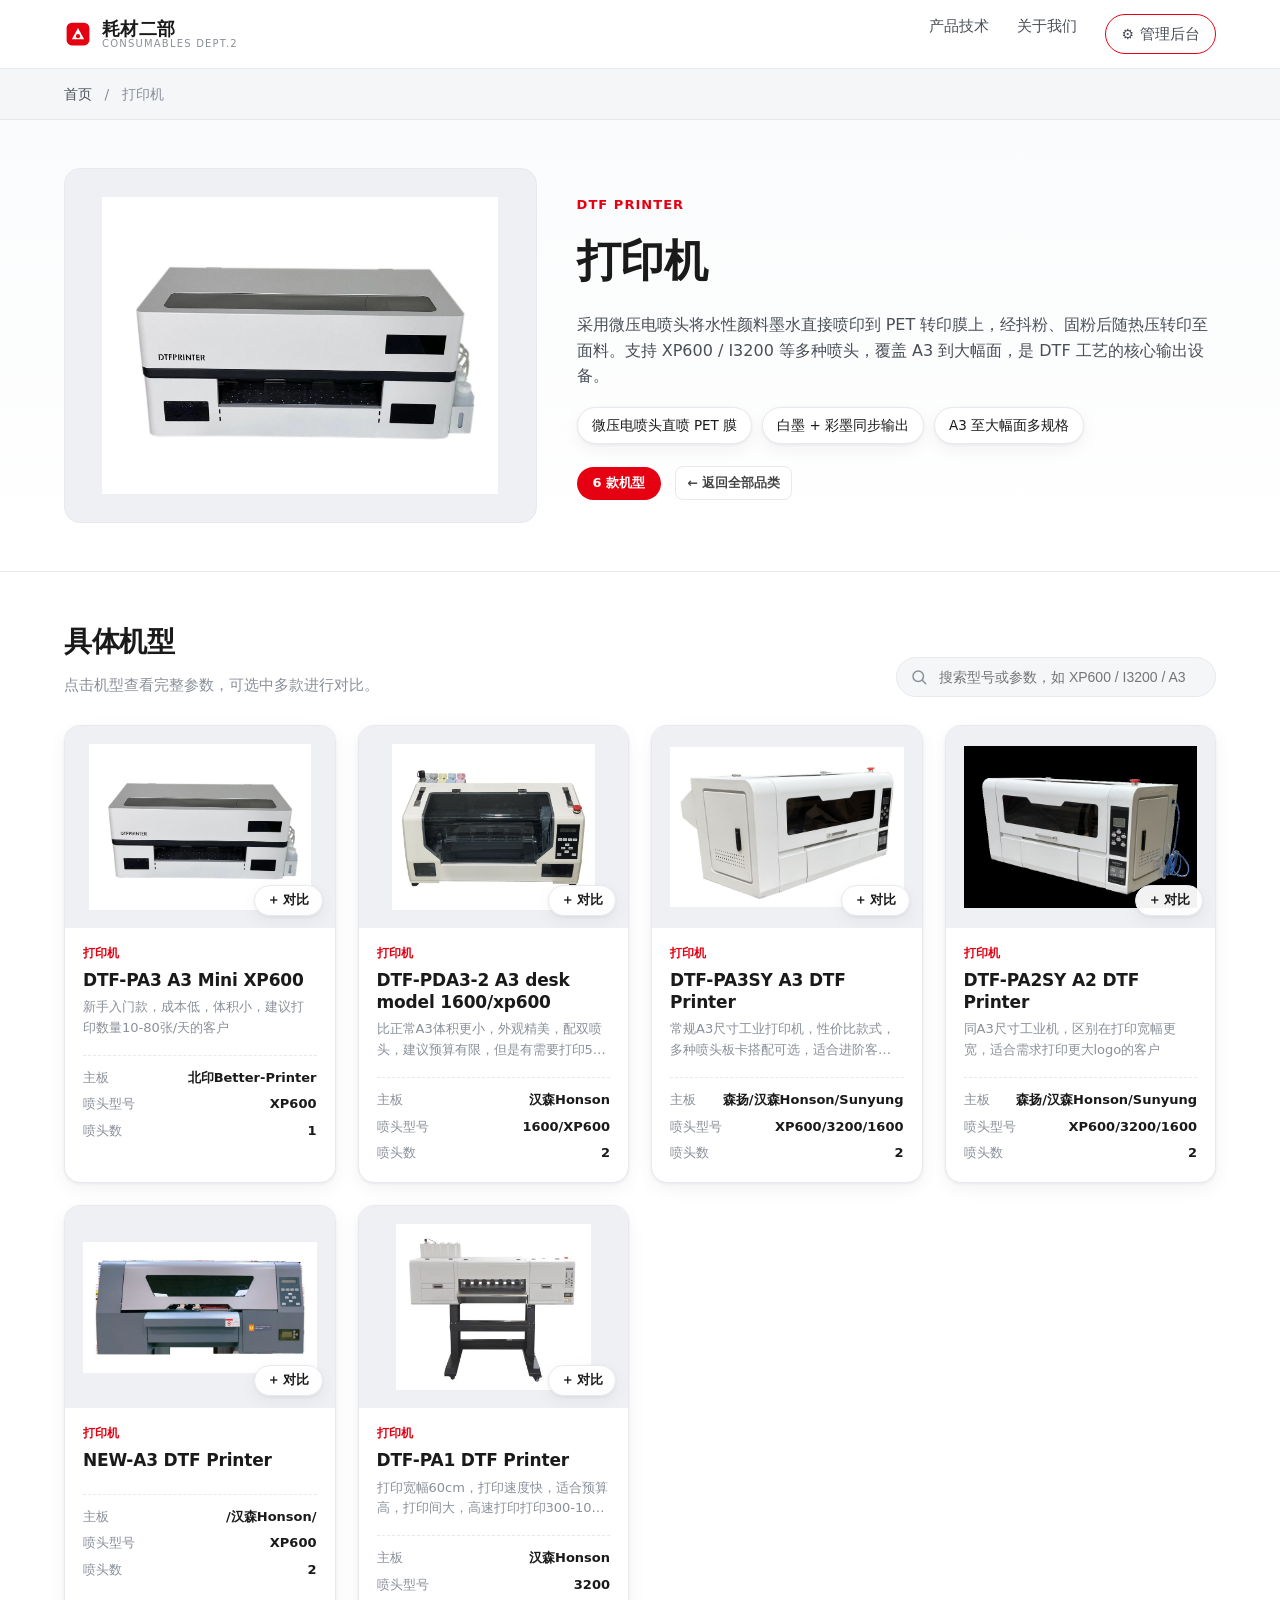
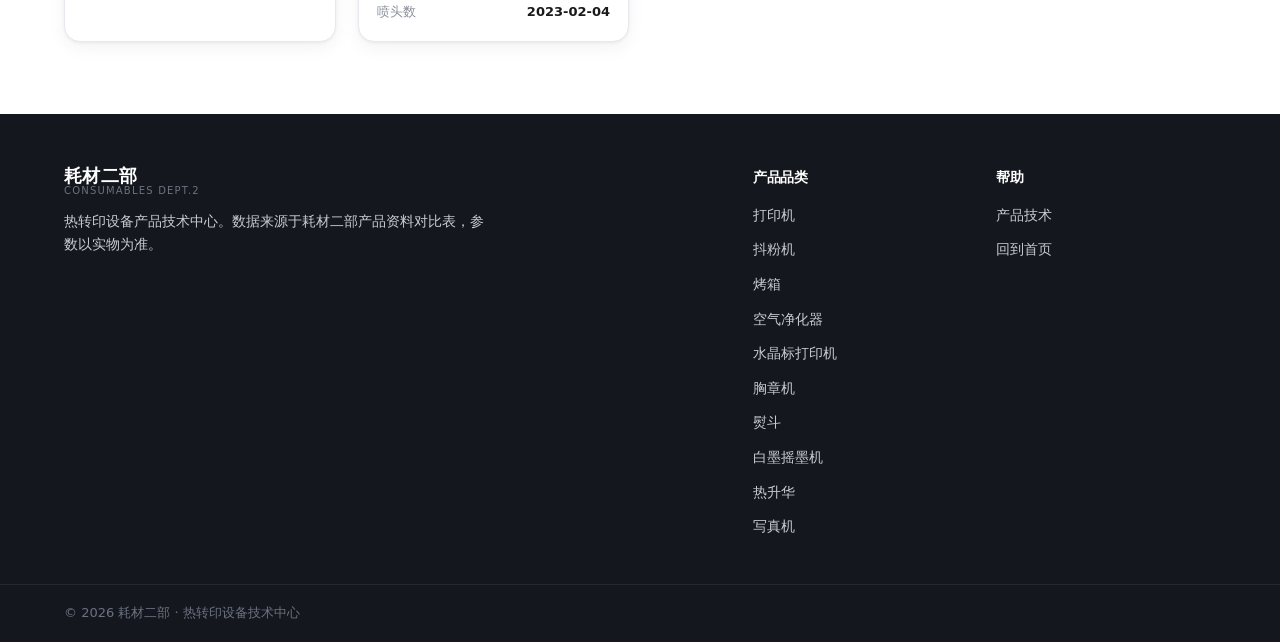
==== category.html @ 0a6e2bdc "Deploy 耗材二部官网" ====
<!DOCTYPE html>
<html lang="zh-CN">
<head>
<meta charset="UTF-8" />
<meta name="viewport" content="width=device-width, initial-scale=1.0" />
<title>机型列表 · 耗材二部官网</title>
<meta name="description" content="耗材二部官网 —— 具体机型参数列表。" />
<link rel="stylesheet" href="css/style.css" />
</head>
<body>

<!-- ===== Header ===== -->
<header class="site-header" id="siteHeader">
  <div class="container header-inner">
    <a href="index.html" class="brand" aria-label="耗材二部官网首页">
      <span class="brand-mark" aria-hidden="true">
        <svg viewBox="0 0 32 32" width="28" height="28">
          <rect x="3" y="3" width="26" height="26" rx="6" fill="#E50012"/>
          <path d="M9 22 L16 9 L23 22 Z" fill="#fff"/>
          <circle cx="16" cy="18.5" r="2.4" fill="#E50012"/>
        </svg>
      </span>
      <span class="brand-text">
        <strong>耗材二部</strong><span class="brand-en">CONSUMABLES DEPT.2</span>
      </span>
    </a>

    <nav class="top-nav" aria-label="主导航">
      <a href="index.html#tech">产品技术</a>
      <a href="index.html#footer">关于我们</a>
      <a href="admin.html" class="nav-admin">管理后台</a>
    </nav>

    <button class="menu-toggle" id="menuToggle" aria-label="菜单">
      <span></span><span></span><span></span>
    </button>
  </div>
</header>

<main id="top">

  <!-- ===== Breadcrumb ===== -->
  <div class="breadcrumb">
    <div class="container">
      <a href="index.html">首页</a>
      <span class="sep">/</span>
      <span id="crumbCat">产品技术</span>
    </div>
  </div>

  <!-- ===== Category Hero ===== -->
  <section class="cat-hero" id="catHero">
    <div class="container cat-hero-inner">
      <div class="cat-hero-visual">
        <img id="catHeroImg" src="" alt="" loading="lazy" />
      </div>
      <div class="cat-hero-copy">
        <span class="eyebrow" id="catHeroEn">CATEGORY</span>
        <h1 id="catHeroName">品类</h1>
        <p class="cat-hero-tech" id="catHeroTech"></p>
        <ul class="cat-hero-points" id="catHeroPoints"></ul>
        <div class="cat-hero-meta">
          <span class="pill" id="catHeroCount">0 款机型</span>
          <a href="index.html#tech" class="btn btn-ghost btn-sm">← 返回全部品类</a>
        </div>
      </div>
    </div>
  </section>

  <!-- ===== Models ===== -->
  <section class="models-section">
    <div class="container">
      <div class="section-head">
        <div>
          <h2 class="section-title" id="modelsTitle">具体机型</h2>
          <p class="section-sub">点击机型查看完整参数，可选中多款进行对比。</p>
        </div>
        <div class="tech-search">
          <svg class="search-ico" viewBox="0 0 24 24" width="18" height="18" aria-hidden="true"><path d="M21 21l-4.3-4.3M11 18a7 7 0 1 0 0-14 7 7 0 0 0 0 14z" fill="none" stroke="currentColor" stroke-width="2" stroke-linecap="round"/></svg>
          <input id="modelSearch" type="search" placeholder="搜索型号或参数，如 XP600 / I3200 / A3" autocomplete="off" />
        </div>
      </div>

      <div class="product-grid" id="productGrid"></div>

      <div class="empty-state" id="modelEmpty" hidden>
        <div class="empty-ico">🔍</div>
        <p>没有找到匹配的机型</p>
        <button class="btn btn-ghost" id="modelReset">清除搜索</button>
      </div>
    </div>
  </section>

  <!-- ===== Compare tray ===== -->
  <div class="compare-tray" id="compareTray" hidden>
    <div class="container compare-tray-inner">
      <div class="compare-slots" id="compareSlots"></div>
      <div class="compare-actions">
        <button class="btn btn-ghost btn-sm" id="clearCompare">清空</button>
        <button class="btn btn-primary btn-sm" id="openCompare">对比选中 (<span id="compareCount">0</span>)</button>
      </div>
    </div>
  </div>

</main>

<!-- ===== Footer ===== -->
<footer class="site-footer" id="footer">
  <div class="container footer-inner">
    <div class="footer-brand">
      <span class="brand-text"><strong>耗材二部</strong><span class="brand-en">CONSUMABLES DEPT.2</span></span>
      <p>热转印设备产品技术中心。数据来源于耗材二部产品资料对比表，参数以实物为准。</p>
    </div>
    <div class="footer-cols">
      <div>
        <h4>产品品类</h4>
        <ul id="footerCats"></ul>
      </div>
      <div>
        <h4>帮助</h4>
        <ul>
          <li><a href="index.html#tech">产品技术</a></li>
          <li><a href="index.html">回到首页</a></li>
        </ul>
      </div>
    </div>
  </div>
  <div class="footer-bottom">
    <div class="container">© <span id="year"></span> 耗材二部 · 热转印设备技术中心</div>
  </div>
</footer>

<!-- ===== Detail Modal ===== -->
<div class="modal" id="detailModal" hidden>
  <div class="modal-backdrop" data-close></div>
  <div class="modal-card modal-detail" role="dialog" aria-modal="true" aria-labelledby="detailTitle">
    <button class="modal-close" data-close aria-label="关闭">&times;</button>
    <div class="detail-body" id="detailBody"></div>
  </div>
</div>

<!-- ===== Compare Modal ===== -->
<div class="modal" id="compareModal" hidden>
  <div class="modal-backdrop" data-close></div>
  <div class="modal-card modal-compare" role="dialog" aria-modal="true" aria-labelledby="compareTitle">
    <button class="modal-close" data-close aria-label="关闭">&times;</button>
    <div class="compare-body" id="compareBody"></div>
  </div>
</div>

<script src="data/data.js"></script>
<script src="js/app.js"></script>
</body>
</html>
---- css/style.css ----
:root {
  --red: #e50012;
  --red-dark: #b8000e;
  --ink: #1a1a1a;
  --ink-2: #4a4f57;
  --muted: #8a9099;
  --line: #e7e9ee;
  --bg: #ffffff;
  --bg-soft: #f5f6f8;
  --bg-soft-2: #eef0f3;
  --radius: 16px;
  --radius-sm: 10px;
  --shadow-sm: 0 1px 3px rgba(20, 24, 33, 0.06), 0 6px 18px rgba(20, 24, 33, 0.05);
  --shadow-md: 0 8px 30px rgba(20, 24, 33, 0.1);
  --maxw: 1200px;
  --font: "Segoe UI", "PingFang SC", "Hiragino Sans GB", "Microsoft YaHei", system-ui, -apple-system, sans-serif;
}

* { box-sizing: border-box; }
html { scroll-behavior: smooth; }
body {
  margin: 0;
  font-family: var(--font);
  color: var(--ink);
  background: var(--bg);
  line-height: 1.6;
  -webkit-font-smoothing: antialiased;
}
body.no-scroll { overflow: hidden; }
img { max-width: 100%; display: block; }
a { color: inherit; text-decoration: none; }
h1, h2, h3, h4 { margin: 0; font-weight: 700; letter-spacing: -0.01em; }
.container { width: 100%; max-width: var(--maxw); margin: 0 auto; padding: 0 24px; }
.btn {
  display: inline-flex; align-items: center; justify-content: center; gap: 8px;
  padding: 12px 24px; border-radius: 999px; border: 1px solid transparent;
  font-size: 15px; font-weight: 600; cursor: pointer; transition: all 0.2s ease;
}
.btn-sm { padding: 9px 18px; font-size: 14px; }
.btn-primary { background: var(--red); color: #fff; }
.btn-primary:hover { background: var(--red-dark); transform: translateY(-1px); box-shadow: 0 8px 20px rgba(229, 0, 18, 0.25); }
.btn-ghost { background: transparent; border-color: var(--line); color: var(--ink); }
.btn-ghost:hover { border-color: var(--ink); }

/* ===== Header ===== */
.site-header {
  position: sticky; top: 0; z-index: 50;
  background: rgba(255, 255, 255, 0.85);
  backdrop-filter: saturate(180%) blur(12px);
  border-bottom: 1px solid var(--line);
}
.header-inner { display: flex; align-items: center; justify-content: space-between; height: 68px; }
.brand { display: flex; align-items: center; gap: 10px; }
.brand-mark { display: inline-flex; }
.brand-text { display: flex; flex-direction: column; line-height: 1.1; }
.brand-text strong { font-size: 18px; letter-spacing: 0.02em; }
.brand-en { font-size: 10px; color: var(--muted); letter-spacing: 0.12em; }
.top-nav { display: flex; gap: 28px; }
.top-nav a { font-size: 15px; color: var(--ink-2); font-weight: 500; transition: color 0.2s; }
.top-nav a:hover { color: var(--red); }
.nav-admin { display: inline-flex; align-items: center; gap: 6px; padding: 7px 15px; border: 1.5px solid var(--red); color: var(--red); border-radius: 999px; font-weight: 600; font-size: 14px; transition: .18s; }
.nav-admin::before { content: "⚙"; font-size: 14px; }
.nav-admin:hover { background: var(--red); color: #fff; }
.menu-toggle { display: none; flex-direction: column; gap: 5px; background: none; border: 0; cursor: pointer; padding: 8px; }
.menu-toggle span { width: 22px; height: 2px; background: var(--ink); border-radius: 2px; }

/* ===== Hero ===== */
.hero { position: relative; overflow: hidden; padding: 72px 0 64px; }
.hero-bg {
  position: absolute; inset: 0; z-index: 0;
  background: radial-gradient(1200px 500px at 80% -10%, rgba(229, 0, 18, 0.08), transparent 60%),
    linear-gradient(180deg, #fafbfc 0%, #fff 100%);
}
.hero-inner { position: relative; z-index: 1; display: grid; grid-template-columns: 1.1fr 0.9fr; gap: 48px; align-items: center; }
.eyebrow { display: inline-block; font-size: 13px; font-weight: 600; color: var(--red); letter-spacing: 0.08em; text-transform: uppercase; margin-bottom: 14px; }
.hero h1 { font-size: clamp(34px, 5vw, 56px); line-height: 1.08; }
.hero h1 .hl { color: var(--red); }
.hero-sub { margin: 20px 0 28px; font-size: 17px; color: var(--ink-2); max-width: 520px; }
.hero-cta { display: flex; gap: 14px; flex-wrap: wrap; }
.hero-stats { list-style: none; display: flex; gap: 36px; margin: 36px 0 0; padding: 0; }
.hero-stats li { display: flex; flex-direction: column; }
.hero-stats b { font-size: 30px; color: var(--ink); line-height: 1; }
.hero-stats span { font-size: 13px; color: var(--muted); margin-top: 6px; }
.hero-visual { display: flex; justify-content: center; }
.hero-card {
  position: relative; width: 100%; max-width: 360px; aspect-ratio: 4/3; border-radius: 20px;
  background: #fff; box-shadow: var(--shadow-md); overflow: hidden; border: 1px solid var(--line);
}
.hero-card img { width: 100%; height: 100%; object-fit: cover; }
.hero-card-tag {
  position: absolute; left: 16px; bottom: 16px; background: var(--red); color: #fff;
  padding: 6px 14px; border-radius: 999px; font-size: 13px; font-weight: 600;
}

/* ===== Section head ===== */
.section-head { display: flex; align-items: flex-end; justify-content: space-between; gap: 24px; margin-bottom: 28px; flex-wrap: wrap; }
.section-title { font-size: 28px; }
.section-sub { margin: 8px 0 0; color: var(--muted); font-size: 15px; }

/* ===== Tech search (home) ===== */
.tech-search { position: relative; display: flex; align-items: center; }
.tech-search .search-ico { position: absolute; left: 14px; color: var(--muted); }
.tech-search input {
  width: 320px; max-width: 60vw; padding: 11px 16px 11px 42px; border: 1px solid var(--line);
  border-radius: 999px; font-size: 14px; background: var(--bg-soft); outline: none; transition: border-color 0.2s, box-shadow 0.2s;
}
.tech-search input:focus { border-color: var(--red); box-shadow: 0 0 0 3px rgba(229, 0, 18, 0.1); background: #fff; }

/* ===== Category grid (home) ===== */
.tech-section { padding: 56px 0 72px; }
.cat-grid { display: grid; grid-template-columns: repeat(auto-fill, minmax(300px, 1fr)); gap: 24px; }
.cat-card {
  display: flex; flex-direction: column; background: #fff; border: 1px solid var(--line);
  border-radius: var(--radius); overflow: hidden; box-shadow: var(--shadow-sm); transition: transform 0.25s ease, box-shadow 0.25s ease, border-color 0.25s;
}
.cat-card:hover { transform: translateY(-4px); box-shadow: var(--shadow-md); border-color: #d9dce2; }
.cat-card-media { position: relative; aspect-ratio: 16/10; background: var(--bg-soft-2); overflow: hidden; }
.cat-card-media img { width: 100%; height: 100%; object-fit: contain; padding: 18px; transition: transform 0.4s ease; }
.cat-card:hover .cat-card-media img { transform: scale(1.04); }
.cat-card-noimg { display: flex; align-items: center; justify-content: center; height: 100%; color: var(--muted); font-weight: 600; }
.cat-card-count {
  position: absolute; right: 12px; top: 12px; background: rgba(26, 26, 26, 0.82); color: #fff;
  padding: 4px 12px; border-radius: 999px; font-size: 12px; font-weight: 600;
}
.cat-card-body { padding: 20px 20px 22px; display: flex; flex-direction: column; flex: 1; }
.cat-card-title { display: flex; align-items: baseline; gap: 8px; font-size: 20px; font-weight: 700; }
.cat-card-en { font-size: 12px; color: var(--muted); font-weight: 500; letter-spacing: 0.04em; }
.cat-card-tech { margin: 10px 0 14px; font-size: 14px; color: var(--ink-2); flex: 1; }
.cat-card-points { list-style: none; margin: 0 0 16px; padding: 0; display: flex; flex-wrap: wrap; gap: 8px; }
.cat-card-points li { font-size: 12.5px; color: var(--ink-2); background: var(--bg-soft); border: 1px solid var(--line); padding: 4px 10px; border-radius: 999px; }
.cat-card-link { color: var(--red); font-weight: 600; font-size: 14px; }

/* ===== Breadcrumb ===== */
.breadcrumb { background: var(--bg-soft); border-bottom: 1px solid var(--line); padding: 14px 0; font-size: 14px; color: var(--muted); }
.breadcrumb a { color: var(--ink-2); }
.breadcrumb a:hover { color: var(--red); }
.breadcrumb .sep { margin: 0 8px; }

/* ===== Category hero ===== */
.cat-hero { padding: 48px 0; background: linear-gradient(180deg, #fafbfc, #fff); border-bottom: 1px solid var(--line); }
.cat-hero-inner { display: grid; grid-template-columns: 0.85fr 1.15fr; gap: 40px; align-items: center; }
.cat-hero-visual { background: var(--bg-soft-2); border-radius: var(--radius); aspect-ratio: 4/3; display: flex; align-items: center; justify-content: center; overflow: hidden; border: 1px solid var(--line); }
.cat-hero-visual img { width: 100%; height: 100%; object-fit: contain; padding: 28px; }
.cat-hero-copy .eyebrow { margin-bottom: 10px; }
.cat-hero-copy h1 { font-size: clamp(30px, 4vw, 44px); }
.cat-hero-tech { margin: 16px 0 18px; font-size: 16px; color: var(--ink-2); }
.cat-hero-points { list-style: none; margin: 0 0 22px; padding: 0; display: flex; flex-wrap: wrap; gap: 10px; }
.cat-hero-points li { font-size: 13.5px; font-weight: 500; color: var(--ink); background: #fff; border: 1px solid var(--line); padding: 7px 14px; border-radius: 999px; box-shadow: var(--shadow-sm); }
.cat-hero-meta { display: flex; align-items: center; gap: 14px; flex-wrap: wrap; }
.pill { background: var(--red); color: #fff; padding: 6px 16px; border-radius: 999px; font-size: 13px; font-weight: 600; }

/* ===== Models section ===== */
.models-section { padding: 48px 0 72px; }
.product-grid { display: grid; grid-template-columns: repeat(auto-fill, minmax(260px, 1fr)); gap: 22px; }
.card {
  background: #fff; border: 1px solid var(--line); border-radius: var(--radius); overflow: hidden;
  box-shadow: var(--shadow-sm); cursor: pointer; transition: transform 0.25s ease, box-shadow 0.25s ease, border-color 0.25s; display: flex; flex-direction: column;
}
.card:hover { transform: translateY(-4px); box-shadow: var(--shadow-md); border-color: #d9dce2; }
.card-media { position: relative; aspect-ratio: 4/3; background: var(--bg-soft-2); display: flex; align-items: center; justify-content: center; overflow: hidden; }
.card-media img { width: 100%; height: 100%; object-fit: contain; padding: 18px; transition: transform 0.4s ease; }
.card:hover .card-media img { transform: scale(1.05); }
.card-noimg { color: var(--muted); font-weight: 600; }
.card-compare {
  position: absolute; right: 12px; bottom: 12px; background: rgba(255, 255, 255, 0.95); border: 1px solid var(--line);
  color: var(--ink); padding: 6px 12px; border-radius: 999px; font-size: 12.5px; font-weight: 600; cursor: pointer; transition: all 0.2s; box-shadow: var(--shadow-sm);
}
.card-compare:hover { border-color: var(--red); color: var(--red); }
.card-compare.on { background: var(--red); color: #fff; border-color: var(--red); }
.card-body { padding: 16px 18px 18px; display: flex; flex-direction: column; gap: 6px; flex: 1; }
.card-cat { font-size: 12px; color: var(--red); font-weight: 600; letter-spacing: 0.02em; }
.card-model { font-size: 17px; line-height: 1.3; }
.card-feat { font-size: 13px; color: var(--muted); margin: 0; display: -webkit-box; -webkit-line-clamp: 2; -webkit-box-orient: vertical; overflow: hidden; }
.card-specs { margin-top: 10px; display: flex; flex-direction: column; gap: 6px; border-top: 1px dashed var(--line); padding-top: 12px; }
.card-specs .spec { display: flex; justify-content: space-between; gap: 10px; font-size: 13px; }
.card-specs .spec span { color: var(--muted); }
.card-specs .spec b { color: var(--ink); font-weight: 600; text-align: right; }

/* ===== Empty state ===== */
.empty-state { text-align: center; padding: 60px 0; color: var(--muted); }
.empty-ico { font-size: 40px; margin-bottom: 12px; }
.empty-state p { margin: 0 0 16px; }

/* ===== Compare tray ===== */
.compare-tray { position: fixed; left: 0; right: 0; bottom: 0; z-index: 60; background: #fff; border-top: 1px solid var(--line); box-shadow: 0 -8px 30px rgba(20, 24, 33, 0.12); }
.compare-tray-inner { display: flex; align-items: center; justify-content: space-between; gap: 16px; padding: 14px 24px; }
.compare-slots { display: flex; gap: 12px; flex: 1; overflow-x: auto; }
.slot { position: relative; display: flex; align-items: center; gap: 8px; background: var(--bg-soft); border: 1px solid var(--line); border-radius: var(--radius-sm); padding: 8px 28px 8px 10px; font-size: 13px; font-weight: 600; white-space: nowrap; }
.slot img { width: 34px; height: 34px; object-fit: contain; border-radius: 6px; background: #fff; }
.slot-x { position: absolute; right: 6px; top: 4px; border: 0; background: none; cursor: pointer; font-size: 16px; color: var(--muted); line-height: 1; }
.slot-x:hover { color: var(--red); }
.compare-actions { display: flex; gap: 10px; flex-shrink: 0; }

/* ===== Modal ===== */
.modal { position: fixed; inset: 0; z-index: 100; display: flex; align-items: center; justify-content: center; padding: 24px; }
.modal[hidden] { display: none; }
.modal-backdrop { position: absolute; inset: 0; background: rgba(20, 24, 33, 0.5); backdrop-filter: blur(2px); }
.modal-card { position: relative; background: #fff; border-radius: var(--radius); box-shadow: var(--shadow-md); max-width: 920px; width: 100%; max-height: 88vh; overflow: auto; animation: pop 0.25s ease; }
@keyframes pop { from { transform: translateY(12px) scale(0.98); opacity: 0; } to { transform: none; opacity: 1; } }
.modal-close { position: absolute; right: 14px; top: 12px; z-index: 2; width: 36px; height: 36px; border: 0; border-radius: 50%; background: var(--bg-soft); color: var(--ink-2); font-size: 22px; cursor: pointer; line-height: 1; transition: background 0.2s; }
.modal-close:hover { background: var(--line); }

/* detail */
.modal-detail .detail-body { display: grid; grid-template-columns: 1fr 1fr; gap: 0; }
.detail-media { background: var(--bg-soft-2); display: flex; align-items: center; justify-content: center; padding: 36px; }
.detail-media img { max-height: 420px; object-fit: contain; }
.detail-noimg { color: var(--muted); font-weight: 600; }
.detail-info { padding: 32px 34px; }
.detail-cat { font-size: 13px; color: var(--red); font-weight: 600; }
.detail-info h2 { font-size: 26px; margin: 8px 0 16px; }
.detail-feature { font-size: 14px; color: var(--ink-2); margin-bottom: 20px; }
.detail-feature p { margin: 0 0 6px; }
.detail-h { font-size: 15px; margin-bottom: 10px; }
.detail-table { width: 100%; border-collapse: collapse; font-size: 14px; }
.detail-table th, .detail-table td { text-align: left; padding: 10px 12px; border-bottom: 1px solid var(--line); vertical-align: top; }
.detail-table th { color: var(--muted); font-weight: 500; width: 42%; white-space: pre-line; }
.detail-table td { color: var(--ink); font-weight: 500; white-space: pre-line; }

/* compare */
.modal-compare .compare-body { padding: 30px 28px; }
.compare-body h2 { font-size: 22px; margin-bottom: 18px; }
.compare-scroll { overflow-x: auto; }
.compare-table { width: 100%; border-collapse: collapse; font-size: 13.5px; min-width: 480px; }
.compare-table th, .compare-table td { padding: 12px 14px; border-bottom: 1px solid var(--line); text-align: left; vertical-align: top; white-space: pre-line; }
.compare-table thead th { background: var(--bg-soft); position: sticky; top: 0; }
.compare-table thead th:first-child { width: 38%; color: var(--muted); font-weight: 500; }
.compare-table thead th:not(:first-child) { text-align: center; }
.compare-table thead th img { width: 48px; height: 48px; object-fit: contain; margin: 0 auto 6px; background: #fff; border-radius: 8px; padding: 4px; }
.compare-table thead th span { display: block; font-size: 14px; font-weight: 700; color: var(--ink); }
.compare-table thead th small { display: block; color: var(--red); font-weight: 600; font-size: 11px; }
.compare-table tbody th { color: var(--muted); font-weight: 500; width: 38%; }
.compare-table tbody td { text-align: center; color: var(--ink); font-weight: 500; }
.compare-table tbody td.na, .compare-table .na { color: var(--muted); }

/* ===== Footer ===== */
.site-footer { background: #14171d; color: #c7ccd4; padding: 52px 0 0; margin-top: 0; }
.footer-inner { display: grid; grid-template-columns: 1.4fr 1fr; gap: 40px; padding-bottom: 36px; }
.footer-brand .brand-text strong { color: #fff; font-size: 18px; }
.footer-brand .brand-en { color: #6b7280; }
.footer-brand p { margin: 14px 0 0; font-size: 14px; max-width: 420px; }
.footer-cols { display: grid; grid-template-columns: 1fr 1fr; gap: 24px; }
.footer-cols h4 { color: #fff; font-size: 14px; margin-bottom: 14px; }
.footer-cols ul { list-style: none; margin: 0; padding: 0; }
.footer-cols li { margin-bottom: 9px; }
.footer-cols a { font-size: 14px; color: #c7ccd4; transition: color 0.2s; }
.footer-cols a:hover { color: #fff; }
.footer-bottom { border-top: 1px solid rgba(255, 255, 255, 0.08); padding: 18px 0; font-size: 13px; color: #6b7280; }

/* ===== Responsive ===== */
@media (max-width: 900px) {
  .hero-inner { grid-template-columns: 1fr; gap: 32px; }
  .hero-visual { order: -1; }
  .cat-hero-inner { grid-template-columns: 1fr; gap: 24px; }
  .modal-detail .detail-body { grid-template-columns: 1fr; }
  .footer-inner { grid-template-columns: 1fr; }
}
@media (max-width: 720px) {
  .top-nav { display: none; position: absolute; top: 68px; left: 0; right: 0; flex-direction: column; background: #fff; border-bottom: 1px solid var(--line); padding: 12px 24px; gap: 4px; }
  body.nav-open .top-nav { display: flex; }
  .top-nav a { padding: 10px 0; }
  .menu-toggle { display: flex; }
  .section-head { align-items: stretch; }
  .tech-search input { width: 100%; max-width: none; }
  .hero-stats { gap: 24px; }
  .compare-tray-inner { flex-direction: column; align-items: stretch; }
  .compare-actions { justify-content: space-between; }
}

/* ===================== ADMIN ===================== */
.admin-body { background: #f4f5f7; color: #1a1a1a; }
.login-overlay { position: fixed; inset: 0; background: linear-gradient(135deg,#0a0a0a,#1f1f1f); display: flex; align-items: center; justify-content: center; z-index: 999; }
.login-overlay[hidden] { display: none; }
.login-card { background: #fff; border-radius: 18px; padding: 40px 34px; width: 340px; max-width: 90vw; text-align: center; box-shadow: 0 30px 80px rgba(0,0,0,.35); }
.login-card .brand-mark { display: inline-block; background: var(--red); color:#fff; font-weight:800; padding: 4px 12px; border-radius: 8px; letter-spacing:1px; }
.login-card h2 { margin: 18px 0 4px; font-size: 22px; }
.login-sub { color: #777; font-size: 13px; margin: 0 0 18px; }
.login-card input { width: 100%; padding: 12px 14px; border: 1px solid var(--line); border-radius: 10px; font-size: 15px; margin-bottom: 14px; box-sizing: border-box; }
.login-hint { color: #999; font-size: 12px; margin: 12px 0 0; }
.login-hint code { background:#f0f0f0; padding:1px 6px; border-radius:5px; }
.login-err { color: var(--red); font-size: 13px; min-height: 16px; margin: 6px 0 0; }

.admin-app { min-height: 100vh; display: flex; flex-direction: column; }
.admin-app[hidden] { display: none; }
.admin-header { display: flex; align-items: center; justify-content: space-between; padding: 14px 28px; background: #fff; border-bottom: 1px solid var(--line); position: sticky; top: 0; z-index: 50; }
.admin-header .brand { display: flex; align-items: baseline; gap: 10px; }
.admin-header .brand-mark { background: var(--red); color: #fff; font-weight: 800; padding: 3px 10px; border-radius: 7px; font-size: 15px; }
.admin-header .brand-sub { color: #888; font-size: 13px; }
.admin-actions { display: flex; gap: 10px; flex-wrap: wrap; }

.admin-tabs { display: flex; gap: 4px; padding: 0 28px; background: #fff; border-bottom: 1px solid var(--line); }
.admin-tab { border: none; background: none; padding: 14px 18px; font-size: 15px; color: #666; cursor: pointer; border-bottom: 2px solid transparent; font-weight: 600; }
.admin-tab.active { color: var(--red); border-bottom-color: var(--red); }

.admin-main { padding: 24px 28px; flex: 1; }
.admin-panel { animation: fade .25s ease; }
@keyframes fade { from { opacity: 0; transform: translateY(6px);} to {opacity:1; transform:none;} }

.panel-toolbar { display: flex; gap: 12px; align-items: center; margin-bottom: 16px; flex-wrap: wrap; }
.admin-search, .admin-select { padding: 10px 14px; border: 1px solid var(--line); border-radius: 10px; font-size: 14px; background:#fff; }
.admin-search { flex: 1; min-width: 200px; }
.count-badge { margin-left: auto; color: #888; font-size: 13px; }

.table-wrap { background: #fff; border: 1px solid var(--line); border-radius: 14px; overflow: hidden; }
.admin-table { width: 100%; border-collapse: collapse; font-size: 14px; }
.admin-table th { text-align: left; padding: 13px 16px; background: #fafafa; color: #666; font-weight: 600; border-bottom: 1px solid var(--line); }
.admin-table td { padding: 12px 16px; border-bottom: 1px solid #f0f0f0; vertical-align: middle; }
.admin-table tr:last-child td { border-bottom: none; }
.row-img { width: 54px; height: 54px; object-fit: contain; border-radius: 8px; background: #f6f6f6; }
.row-noimg { color: #bbb; font-size: 12px; }
.col-img { width: 70px; }
.col-ops { width: 130px; white-space: nowrap; }
.col-feature { max-width: 320px; color: #555; }
.empty-cell { text-align: center; color: #aaa; padding: 30px; }

.cat-edit-list { display: grid; grid-template-columns: repeat(auto-fill, minmax(280px,1fr)); gap: 16px; }
.cat-edit-card { background: #fff; border: 1px solid var(--line); border-radius: 14px; padding: 16px; display: flex; gap: 14px; align-items: center; }
.cat-edit-imgbox { width: 64px; height: 64px; flex: none; display:flex; align-items:center; justify-content:center; background:#f6f6f6; border-radius:10px; overflow:hidden; }
.cat-edit-img { width: 100%; height: 100%; object-fit: contain; }
.cat-edit-body { flex: 1; min-width: 0; }
.cat-edit-body h4 { margin: 0 0 4px; font-size: 15px; }
.cat-edit-body small { color:#aaa; font-weight:400; }
.cat-edit-tech { margin: 0 0 4px; color: #666; font-size: 12.5px; display:-webkit-box; -webkit-line-clamp:2; -webkit-box-orient:vertical; overflow:hidden; }
.cat-edit-count { margin: 0; color: var(--red); font-size: 12px; font-weight: 600; }
.cat-edit-ops { display: flex; flex-direction: column; gap: 8px; }

.settings-card { background:#fff; border:1px solid var(--line); border-radius:14px; padding: 24px; max-width: 560px; }
.settings-card h3 { margin: 22px 0 10px; font-size: 16px; }
.settings-card h3:first-child { margin-top: 0; }
.settings-note { color:#999; font-size: 12.5px; margin: 0 0 14px; }
.settings-note code { background:#f0f0f0; padding:1px 5px; border-radius:4px; }
.form-row { display: flex; flex-direction: column; gap: 6px; margin-bottom: 14px; }
.form-row label { font-size: 13px; color: #555; font-weight: 600; display:flex; align-items:center; gap:8px; }
.form-row input, .form-row textarea, .form-row select { padding: 10px 12px; border: 1px solid var(--line); border-radius: 9px; font-size: 14px; font-family: inherit; box-sizing: border-box; }
.form-row textarea { resize: vertical; }
.settings-msg { font-size: 13px; margin: 8px 0 0; min-height: 16px; }
.settings-msg.ok { color: #1a9e4b; }
.settings-msg.err { color: var(--red); }

.btn { border: 1px solid transparent; border-radius: 10px; padding: 9px 16px; font-size: 14px; font-weight: 600; cursor: pointer; font-family: inherit; transition: .18s; text-decoration: none; display: inline-flex; align-items: center; gap: 6px; }
.btn-sm { padding: 6px 11px; font-size: 12.5px; border-radius: 8px; }
.btn-block { width: 100%; justify-content: center; padding: 12px; }
.btn-primary { background: var(--red); color: #fff; }
.btn-primary:hover { background: var(--red-dark); }
.btn-ghost { background: #fff; border-color: var(--line); color: #444; }
.btn-ghost:hover { border-color: #ccc; }
.btn-danger { background: #fff; border-color: #f3c2c2; color: #d23b3b; }
.btn-danger:hover { background: #fff0f0; }
.btn:disabled { opacity: .5; cursor: not-allowed; }

.admin-form { display: flex; flex-direction: column; gap: 4px; }
.form-grid { display: grid; grid-template-columns: 1fr 1fr; gap: 0 16px; }
.spec-rows { display: flex; flex-direction: column; gap: 8px; margin-top: 6px; }
.spec-row { display: grid; grid-template-columns: 1fr 1fr auto; gap: 8px; align-items: center; }
.spec-row input { padding: 9px 11px; border: 1px solid var(--line); border-radius: 8px; font-size: 13.5px; }
.empty-spec { color:#aaa; font-size:13px; margin:4px 0; }
.img-upload { display: flex; gap: 16px; align-items: center; flex-wrap: wrap; }
.img-preview { width: 96px; height: 96px; object-fit: contain; border: 1px dashed var(--line); border-radius: 10px; background: #fafafa; display: none; }
.img-upload-ctrl { display: flex; flex-direction: column; gap: 8px; }
.hint { color: #aaa; font-size: 12px; margin: 2px 0 0; }

.modal { position: fixed; inset: 0; background: rgba(0,0,0,.5); display: flex; align-items: center; justify-content: center; z-index: 200; padding: 20px; }
.modal-box { background: #fff; border-radius: 16px; padding: 28px; width: 520px; max-width: 100%; max-height: 90vh; overflow: auto; position: relative; animation: fade .2s ease; }
.modal-lg { width: 640px; }
.modal-box h3 { margin: 0 0 18px; font-size: 18px; }
.modal-close { position: absolute; top: 14px; right: 16px; border: none; background: none; font-size: 26px; line-height: 1; color: #aaa; cursor: pointer; }
.modal-close:hover { color: #333; }
.form-actions { display: flex; justify-content: flex-end; gap: 10px; margin-top: 18px; }
.publish-status { font-size: 13px; margin: 10px 0; min-height: 16px; }
.publish-status.ok { color: #1a9e4b; }
.publish-status.err { color: var(--red); }

.admin-toast { position: fixed; bottom: 26px; left: 50%; transform: translateX(-50%); background: #1a1a1a; color: #fff; padding: 12px 22px; border-radius: 10px; font-size: 14px; z-index: 300; box-shadow: 0 10px 30px rgba(0,0,0,.3); }

@media (max-width: 720px) {
  .form-grid { grid-template-columns: 1fr; }
  .admin-header, .admin-tabs, .admin-main { padding-left: 16px; padding-right: 16px; }
  .col-feature { display: none; }
  .modal-box { padding: 20px; }
}
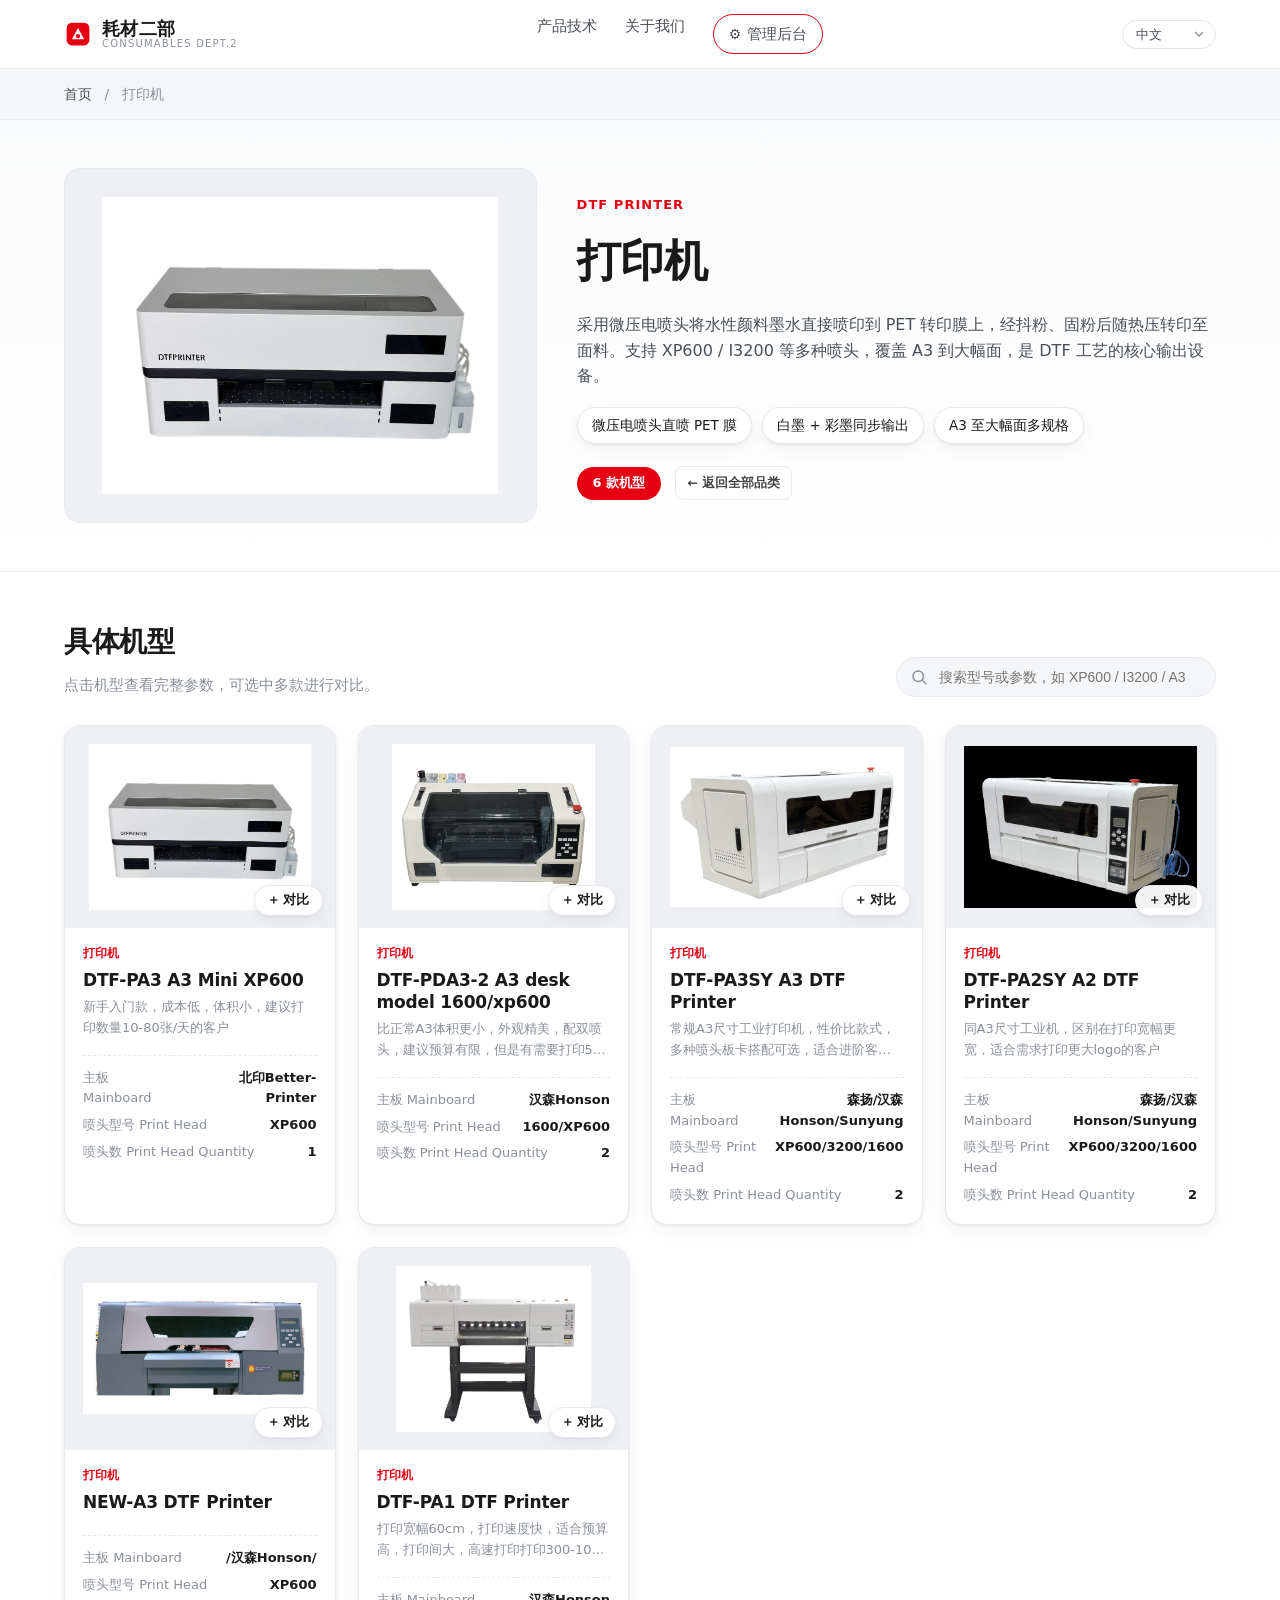
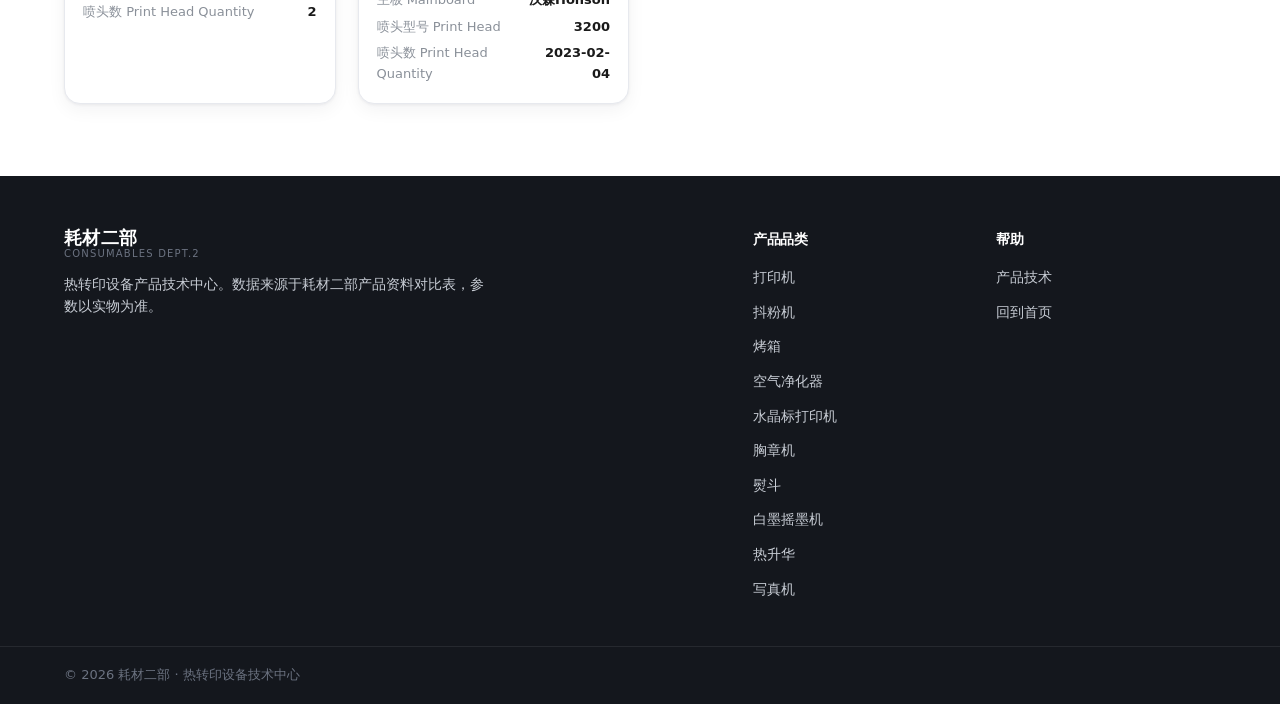
==== commit 1a83660b: "feat: 增加中/英/俄/西四语整站切换（i18n）" ====
--- a/category.html
+++ b/category.html
@@ -26,10 +26,12 @@
     </a>
 
     <nav class="top-nav" aria-label="主导航">
-      <a href="index.html#tech">产品技术</a>
-      <a href="index.html#footer">关于我们</a>
-      <a href="admin.html" class="nav-admin">管理后台</a>
+      <a href="index.html#tech" data-i18n="nav.tech">产品技术</a>
+      <a href="index.html#footer" data-i18n="nav.about">关于我们</a>
+      <a href="admin.html" class="nav-admin" data-i18n="nav.admin">管理后台</a>
     </nav>
+
+    <select id="langSelect" class="lang-select" aria-label="语言"></select>
 
     <button class="menu-toggle" id="menuToggle" aria-label="菜单">
       <span></span><span></span><span></span>
@@ -42,7 +44,7 @@
   <!-- ===== Breadcrumb ===== -->
   <div class="breadcrumb">
     <div class="container">
-      <a href="index.html">首页</a>
+      <a href="index.html" data-i18n="crumb.home">首页</a>
       <span class="sep">/</span>
       <span id="crumbCat">产品技术</span>
     </div>
@@ -61,7 +63,7 @@
         <ul class="cat-hero-points" id="catHeroPoints"></ul>
         <div class="cat-hero-meta">
           <span class="pill" id="catHeroCount">0 款机型</span>
-          <a href="index.html#tech" class="btn btn-ghost btn-sm">← 返回全部品类</a>
+          <a href="index.html#tech" class="btn btn-ghost btn-sm" data-i18n="cat.back">← 返回全部品类</a>
         </div>
       </div>
     </div>
@@ -72,12 +74,12 @@
     <div class="container">
       <div class="section-head">
         <div>
-          <h2 class="section-title" id="modelsTitle">具体机型</h2>
-          <p class="section-sub">点击机型查看完整参数，可选中多款进行对比。</p>
+          <h2 class="section-title" id="modelsTitle" data-i18n="models.title">具体机型</h2>
+          <p class="section-sub" data-i18n="models.sub">点击机型查看完整参数，可选中多款进行对比。</p>
         </div>
         <div class="tech-search">
           <svg class="search-ico" viewBox="0 0 24 24" width="18" height="18" aria-hidden="true"><path d="M21 21l-4.3-4.3M11 18a7 7 0 1 0 0-14 7 7 0 0 0 0 14z" fill="none" stroke="currentColor" stroke-width="2" stroke-linecap="round"/></svg>
-          <input id="modelSearch" type="search" placeholder="搜索型号或参数，如 XP600 / I3200 / A3" autocomplete="off" />
+          <input id="modelSearch" type="search" data-i18n-ph="search.model.placeholder" placeholder="搜索型号或参数，如 XP600 / I3200 / A3" autocomplete="off" />
         </div>
       </div>
 
@@ -85,8 +87,8 @@
 
       <div class="empty-state" id="modelEmpty" hidden>
         <div class="empty-ico">🔍</div>
-        <p>没有找到匹配的机型</p>
-        <button class="btn btn-ghost" id="modelReset">清除搜索</button>
+        <p data-i18n="empty.model">没有找到匹配的机型</p>
+        <button class="btn btn-ghost" id="modelReset" data-i18n="empty.clear">清除搜索</button>
       </div>
     </div>
   </section>
@@ -96,8 +98,8 @@
     <div class="container compare-tray-inner">
       <div class="compare-slots" id="compareSlots"></div>
       <div class="compare-actions">
-        <button class="btn btn-ghost btn-sm" id="clearCompare">清空</button>
-        <button class="btn btn-primary btn-sm" id="openCompare">对比选中 (<span id="compareCount">0</span>)</button>
+        <button class="btn btn-ghost btn-sm" id="clearCompare" data-i18n="compare.clear">清空</button>
+        <button class="btn btn-primary btn-sm" id="openCompare"><span data-i18n="compare.open">对比选中</span> (<span id="compareCount">0</span>)</button>
       </div>
     </div>
   </div>
@@ -109,24 +111,24 @@
   <div class="container footer-inner">
     <div class="footer-brand">
       <span class="brand-text"><strong>耗材二部</strong><span class="brand-en">CONSUMABLES DEPT.2</span></span>
-      <p>热转印设备产品技术中心。数据来源于耗材二部产品资料对比表，参数以实物为准。</p>
+      <p data-i18n="footer.desc">热转印设备产品技术中心。数据来源于耗材二部产品资料对比表，参数以实物为准。</p>
     </div>
     <div class="footer-cols">
       <div>
-        <h4>产品品类</h4>
+        <h4 data-i18n="footer.col1">产品品类</h4>
         <ul id="footerCats"></ul>
       </div>
       <div>
-        <h4>帮助</h4>
+        <h4 data-i18n="footer.col2">帮助</h4>
         <ul>
-          <li><a href="index.html#tech">产品技术</a></li>
-          <li><a href="index.html">回到首页</a></li>
+          <li><a href="index.html#tech" data-i18n="footer.tech">产品技术</a></li>
+          <li><a href="index.html" data-i18n="footer.home">回到首页</a></li>
         </ul>
       </div>
     </div>
   </div>
   <div class="footer-bottom">
-    <div class="container">© <span id="year"></span> 耗材二部 · 热转印设备技术中心</div>
+    <div class="container">© <span id="year"></span> <span data-i18n="footer.copy">耗材二部 · 热转印设备技术中心</span></div>
   </div>
 </footer>
 
@@ -149,6 +151,7 @@
 </div>
 
 <script src="data/data.js"></script>
+<script src="js/i18n.js"></script>
 <script src="js/app.js"></script>
 </body>
 </html>
--- a/css/style.css
+++ b/css/style.css
@@ -371,9 +371,27 @@
 
 .admin-toast { position: fixed; bottom: 26px; left: 50%; transform: translateX(-50%); background: #1a1a1a; color: #fff; padding: 12px 22px; border-radius: 10px; font-size: 14px; z-index: 300; box-shadow: 0 10px 30px rgba(0,0,0,.3); }
 
+/* 语言切换器 */
+.lang-select {
+  appearance: none; -webkit-appearance: none;
+  background-color: #fff;
+  color: var(--ink-2, #333);
+  border: 1px solid #e2e2e6;
+  border-radius: 999px;
+  padding: 7px 30px 7px 13px;
+  font-size: 13px; line-height: 1; cursor: pointer;
+  background-image: url("data:image/svg+xml,%3Csvg xmlns='http://www.w3.org/2000/svg' width='10' height='6' viewBox='0 0 10 6'%3E%3Cpath d='M1 1l4 4 4-4' fill='none' stroke='%23999' stroke-width='1.6'/%3E%3C/svg%3E");
+  background-repeat: no-repeat; background-position: right 11px center;
+  transition: border-color .18s;
+}
+.lang-select:hover { border-color: var(--red, #E50012); }
+.lang-select:focus { outline: none; border-color: var(--red, #E50012); }
+.lang-select option { color: #222; background: #fff; }
+
 @media (max-width: 720px) {
   .form-grid { grid-template-columns: 1fr; }
   .admin-header, .admin-tabs, .admin-main { padding-left: 16px; padding-right: 16px; }
   .col-feature { display: none; }
   .modal-box { padding: 20px; }
-}
+  .lang-select { padding: 6px 26px 6px 11px; font-size: 12px; }
+}
